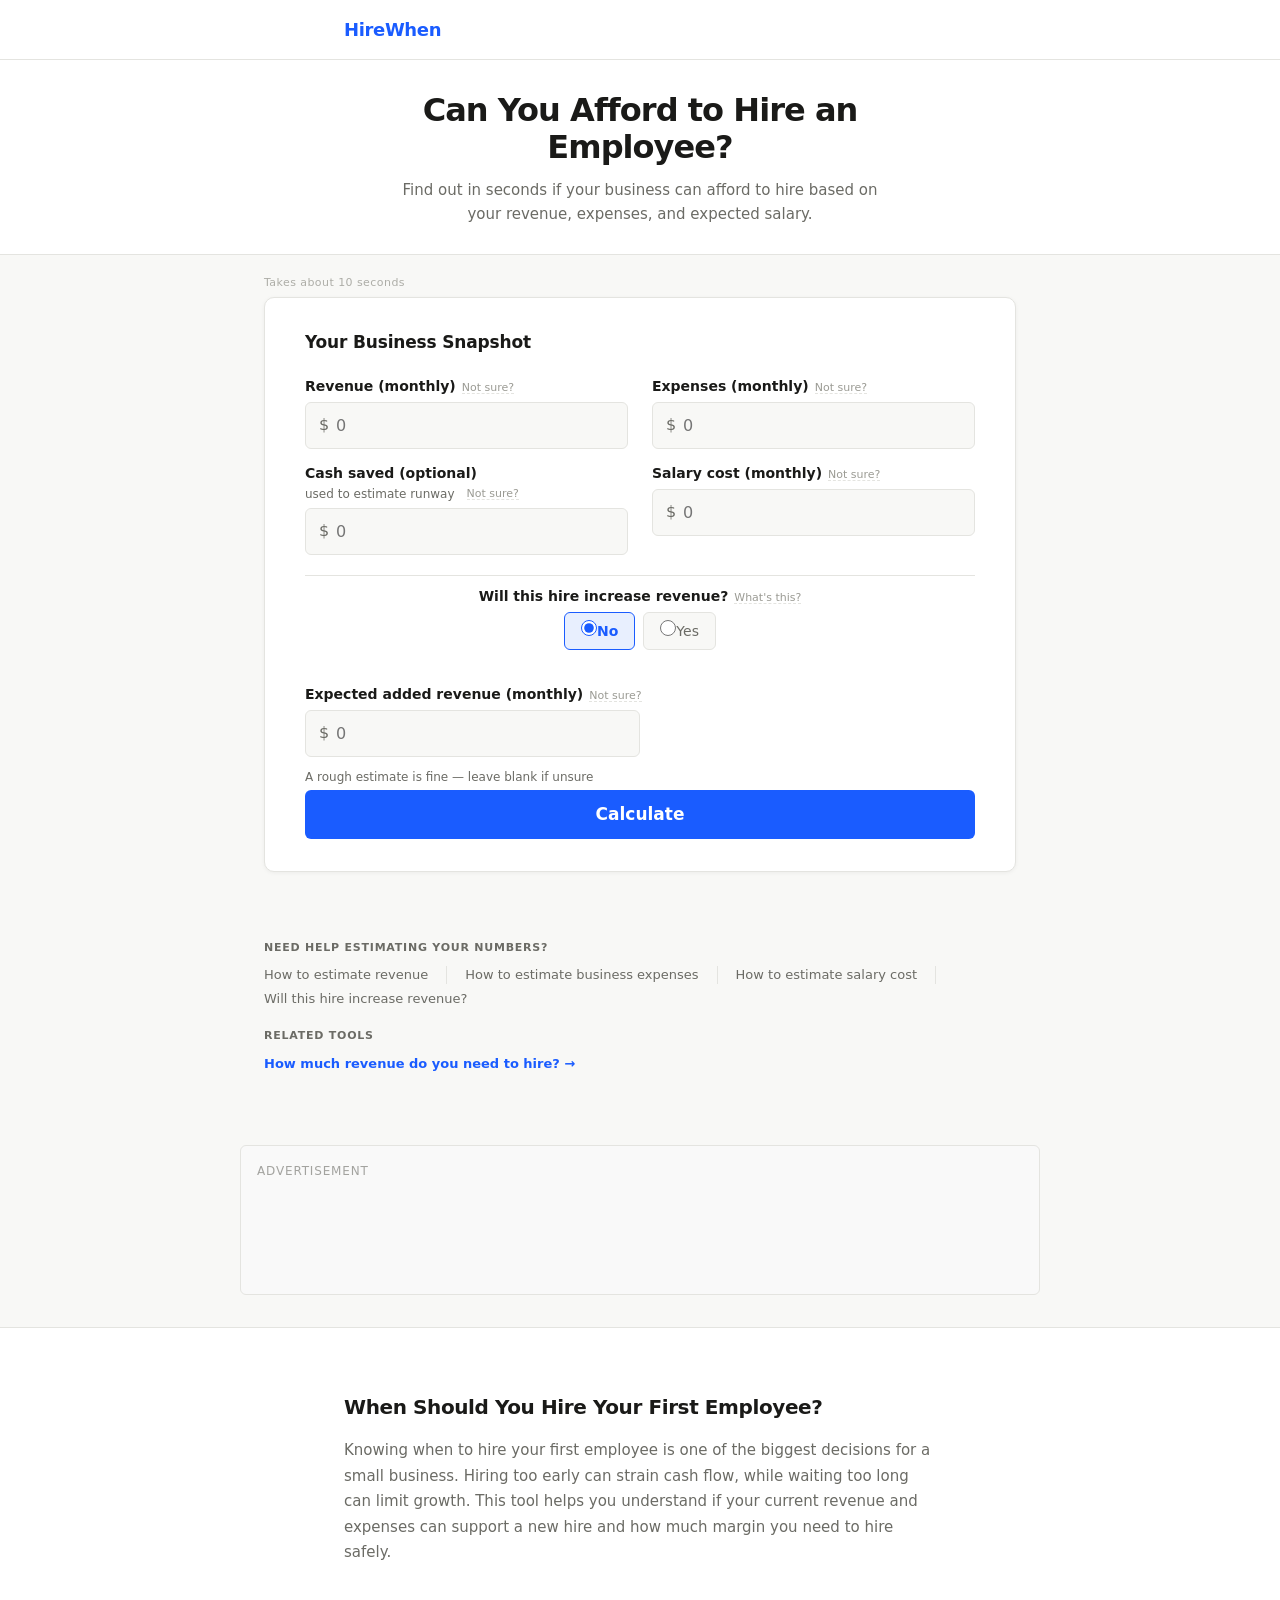
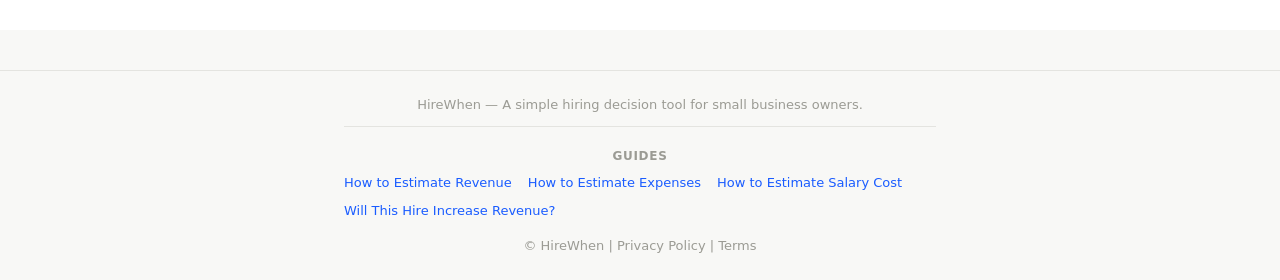
==== index.html @ 54e5b649 "Start repository" ====
<!doctype html>
<html lang="en">
  <head>
    <meta charset="UTF-8" />
    <meta name="viewport" content="width=device-width, initial-scale=1.0" />
    <meta name="description" content="Find out in seconds if your business can afford to hire an employee based on your revenue, expenses, and expected salary." />
    <title>HireWhen — Can You Afford to Hire an Employee?</title>
    <link rel="stylesheet" href="style.css" />
    <meta property="og:image" content="https://bolt.new/static/og_default.png">
    <meta name="twitter:card" content="summary_large_image">
    <meta name="twitter:image" content="https://bolt.new/static/og_default.png">
</head>
  <body>

    <header class="site-header">
      <div class="container--narrow">
        <span class="logo">HireWhen</span>
      </div>
    </header>

    <section class="hero" id="hero">
      <div class="container--narrow hero-inner">
        <h1>Can You Afford to Hire an Employee?</h1>
        <p class="hero-sub">Find out in seconds if your business can afford to hire based on your revenue, expenses, and expected salary.</p>
      </div>
    </section>

    <section class="calculator-section" id="calculator">
      <div class="container">
        <p class="trust-line">Takes about 10 seconds</p>
        <div class="card calculator-card">
          <h2 class="card-title">Your Business Snapshot</h2>

          <form id="hire-form" novalidate>

            <div class="form-grid">
              <div class="field-group">
                <label for="revenue">
                  Revenue (monthly)
                  <button type="button" class="hint-trigger" data-hint="hint-revenue">Not sure?</button>
                </label>
                <div class="hint-panel" id="hint-revenue" hidden>
                  <strong>How to estimate revenue</strong>
                  Estimate your monthly revenue using:<br>
                  customers per month × average sale<br>
                  <em>Example: 40 customers × $150 = $6,000/month</em>
                </div>
                <div class="input-prefix-wrap">
                  <span class="prefix">$</span>
                  <input type="number" id="revenue" name="revenue" min="0" step="1" placeholder="0" required />
                </div>
              </div>

              <div class="field-group">
                <label for="expenses">
                  Expenses (monthly)
                  <button type="button" class="hint-trigger" data-hint="hint-expenses">Not sure?</button>
                </label>
                <div class="hint-panel" id="hint-expenses" hidden>
                  <strong>How to estimate expenses</strong>
                  Include your main monthly business costs such as rent, software, marketing, contractors, payroll, subscriptions, and other fixed expenses.
                </div>
                <div class="input-prefix-wrap">
                  <span class="prefix">$</span>
                  <input type="number" id="expenses" name="expenses" min="0" step="1" placeholder="0" required />
                </div>
              </div>

              <div class="field-group">
                <label for="cash-saved">
                  Cash saved (optional)
                  <span class="label-sub-row"><span class="label-note">used to estimate runway</span><button type="button" class="hint-trigger" data-hint="hint-cash">Not sure?</button></span>
                </label>
                <div class="hint-panel" id="hint-cash" hidden>
                  <strong>What counts as cash saved?</strong>
                  Enter the amount of cash your business could realistically use as a buffer if revenue dropped or hiring took longer to pay off.
                </div>
                <div class="input-prefix-wrap">
                  <span class="prefix">$</span>
                  <input type="number" id="cash-saved" name="cash-saved" min="0" step="1" placeholder="0" />
                </div>
              </div>

              <div class="field-group">
                <label for="salary">
                  Salary cost (monthly)
                  <button type="button" class="hint-trigger" data-hint="hint-salary">Not sure?</button>
                </label>
                <div class="hint-panel" id="hint-salary" hidden>
                  <strong>How to estimate salary cost</strong>
                  Use the expected monthly salary, or estimate:<br>
                  hourly rate × hours per week × 4<br>
                  <em>Example: $20/hr × 20 hours/week = about $1,600/month</em>
                </div>
                <div class="input-prefix-wrap">
                  <span class="prefix">$</span>
                  <input type="number" id="salary" name="salary" min="0" step="1" placeholder="0" required />
                </div>
              </div>
            </div>

            <div class="field-group field-group-full field-group-inline">
              <label>
                Will this hire increase revenue?
                <button type="button" class="hint-trigger" data-hint="hint-adds">What's this?</button>
              </label>
              <div class="radio-group">
                <label class="radio-label">
                  <input type="radio" name="adds-revenue" value="no" checked />
                  <span>No</span>
                </label>
                <label class="radio-label">
                  <input type="radio" name="adds-revenue" value="yes" />
                  <span>Yes</span>
                </label>
              </div>
            </div>
            <div class="hint-panel hint-panel--standalone" id="hint-adds" hidden>
              <strong>What does this mean?</strong>
              Choose Yes if this hire is likely to directly or indirectly increase revenue.<br>
              Examples: sales support brings in new business &middot; operations support frees your time to sell &middot; marketing support increases leads
            </div>

            <div class="field-group field-group-full conditional-field" id="added-revenue-group" hidden>
              <label for="added-revenue">
                Expected added revenue (monthly)
                <button type="button" class="hint-trigger" data-hint="hint-added">Not sure?</button>
              </label>
              <div class="hint-panel" id="hint-added" hidden>
                <strong>How to estimate added revenue</strong>
                Use a rough monthly estimate of the additional revenue this hire could help create. If you're unsure, leave it at $0 and compare your result.
              </div>
              <div class="input-prefix-wrap input-prefix-wrap--half">
                <span class="prefix">$</span>
                <input type="number" id="added-revenue" name="added-revenue" min="0" step="1" placeholder="0" />
              </div>
              <span class="label-note hint-note">A rough estimate is fine — leave blank if unsure</span>
            </div>

            <div class="form-error" id="form-error" hidden>
              Please fill in all required fields before calculating.
            </div>

            <button type="submit" class="btn btn-primary btn-full">Calculate</button>

          </form>
        </div>
      </div>
    </section>

    <section class="support-links-section">
      <div class="container">
        <p class="support-links-label">Need help estimating your numbers?</p>
        <div class="support-links-row">
          <a href="how-to-estimate-revenue.html" class="support-link">How to estimate revenue</a>
          <a href="how-to-estimate-business-expenses.html" class="support-link">How to estimate business expenses</a>
          <a href="how-to-estimate-salary-cost.html" class="support-link">How to estimate salary cost</a>
          <a href="will-this-hire-increase-revenue.html" class="support-link">Will this hire increase revenue?</a>
        </div>
        <p class="support-links-label" style="margin-top:20px;">Related tools</p>
        <div class="support-links-row">
          <a href="revenue-needed-to-hire.html" class="support-link support-link--tool">How much revenue do you need to hire? →</a>
        </div>
      </div>
    </section>

    <div class="ad-block">
      <div class="ad-label">Advertisement</div>
      <div class="ad-container">
        <!-- AdSense code will go here later -->
      </div>
    </div>

    <section class="result-section" id="result-section" hidden>
      <div class="container--narrow">

        <div class="result-card" id="result-card">
          <div class="result-badge" id="result-badge"></div>
          <h2 class="result-headline" id="result-headline"></h2>
          <p class="result-cashflow">Based on your current cash flow</p>
          <p class="result-subtext" id="result-subtext"></p>

          <div class="insights" id="insights"></div>

          <div class="breakdown">
            <div class="breakdown-row">
              <span class="breakdown-label">Monthly revenue</span>
              <span class="breakdown-value" id="bd-revenue"></span>
            </div>
            <div class="breakdown-row">
              <span class="breakdown-label">Monthly expenses</span>
              <span class="breakdown-value negative" id="bd-expenses"></span>
            </div>
            <div class="breakdown-row">
              <span class="breakdown-label">Salary</span>
              <span class="breakdown-value negative" id="bd-salary"></span>
            </div>
            <div class="breakdown-row" id="bd-added-row" hidden>
              <span class="breakdown-label">Added revenue from hire</span>
              <span class="breakdown-value positive" id="bd-added"></span>
            </div>
            <div class="breakdown-divider"></div>
            <div class="breakdown-row breakdown-total">
              <span class="breakdown-label">Monthly remaining</span>
              <span class="breakdown-value" id="bd-remaining"></span>
            </div>
            <div class="breakdown-row" id="bd-runway-row" hidden>
              <span class="breakdown-label">Estimated runway</span>
              <span class="breakdown-value" id="bd-runway"></span>
            </div>
          </div>

          <button class="btn btn-secondary" id="reset-btn">Adjust your numbers</button>
        </div>

        <div class="share-actions" id="share-actions" hidden>
          <button class="btn btn-share" id="copy-link-btn">Copy Share Link</button>
          <button class="btn btn-share" id="copy-summary-btn">Copy Summary</button>
          <a class="btn btn-share" id="email-btn" href="#">Email Result</a>
          <span class="share-feedback" id="share-feedback" hidden></span>
        </div>

      </div>
    </section>

    <section class="seo-section">
      <div class="container--narrow">
        <div class="seo-block">
          <h2>When Should You Hire Your First Employee?</h2>
          <p>Knowing when to hire your first employee is one of the biggest decisions for a small business. Hiring too early can strain cash flow, while waiting too long can limit growth. This tool helps you understand if your current revenue and expenses can support a new hire and how much margin you need to hire safely.</p>
        </div>
      </div>
    </section>

    <footer class="site-footer">
      <div class="container--narrow">
        <p>HireWhen &mdash; A simple hiring decision tool for small business owners.</p>
        <nav class="support-nav" style="margin-top:12px;">
          <span class="support-nav-label">Guides</span>
          <a href="/how-to-estimate-revenue.html">How to Estimate Revenue</a>
          <a href="/how-to-estimate-business-expenses.html">How to Estimate Expenses</a>
          <a href="/how-to-estimate-salary-cost.html">How to Estimate Salary Cost</a>
          <a href="/will-this-hire-increase-revenue.html">Will This Hire Increase Revenue?</a>
        </nav>
        <p style="margin-top:16px;">&copy; HireWhen | <a href="/privacy.html">Privacy Policy</a> | <a href="/terms.html">Terms</a></p>
      </div>
    </footer>

    <script type="module" src="main.js"></script>
  </body>
</html>
---- style.css ----
/* =============================================
   RESET & BASE
   ============================================= */

*, *::before, *::after {
  box-sizing: border-box;
  margin: 0;
  padding: 0;
}

:root {
  --color-bg: #f8f8f6;
  --color-surface: #ffffff;
  --color-border: #e4e4e0;
  --color-text: #1a1a18;
  --color-text-muted: #6b6b65;
  --color-text-light: #9b9b94;

  --color-primary: #1a5cff;
  --color-primary-dark: #1248d6;
  --color-primary-light: #e8effe;

  --color-safe: #16a34a;
  --color-safe-bg: #f0fdf4;
  --color-safe-border: #bbf7d0;
  --color-safe-badge: #dcfce7;

  --color-close: #d97706;
  --color-close-bg: #fffbeb;
  --color-close-border: #fde68a;
  --color-close-badge: #fef3c7;

  --color-risky: #dc2626;
  --color-risky-bg: #fef2f2;
  --color-risky-border: #fecaca;
  --color-risky-badge: #fee2e2;

  --color-positive: #16a34a;
  --color-negative: #dc2626;

  --font: 'Inter', system-ui, -apple-system, BlinkMacSystemFont, 'Segoe UI', sans-serif;
  --radius: 10px;
  --radius-sm: 6px;
}

html {
  scroll-behavior: smooth;
}

body {
  font-family: var(--font);
  background: var(--color-bg);
  color: var(--color-text);
  font-size: 16px;
  line-height: 1.5;
  -webkit-font-smoothing: antialiased;
  -moz-osx-font-smoothing: grayscale;
  min-width: 320px;
}

/* =============================================
   LAYOUT
   ============================================= */

.container {
  max-width: 800px;
  margin: 0 auto;
  padding: 0 24px;
}

.container--narrow {
  max-width: 640px;
  margin: 0 auto;
  padding: 0 24px;
}

/* =============================================
   HEADER
   ============================================= */

.site-header {
  background: var(--color-surface);
  border-bottom: 1px solid var(--color-border);
  padding: 16px 0;
}

.logo {
  font-size: 18px;
  font-weight: 700;
  color: var(--color-primary);
  letter-spacing: -0.02em;
}

/* =============================================
   HERO
   ============================================= */

.hero {
  background: var(--color-surface);
  border-bottom: 1px solid var(--color-border);
  padding: 32px 0 28px;
  text-align: center;
}

.hero-inner {
  display: flex;
  flex-direction: column;
  align-items: center;
  gap: 12px;
}

.hero h1 {
  font-size: clamp(22px, 4vw, 32px);
  font-weight: 800;
  line-height: 1.15;
  letter-spacing: -0.03em;
  color: var(--color-text);
  max-width: 520px;
}

.hero-sub {
  font-size: 15px;
  color: var(--color-text-muted);
  line-height: 1.6;
  max-width: 480px;
}

/* =============================================
   BUTTONS
   ============================================= */

.btn {
  display: inline-block;
  padding: 14px 28px;
  border-radius: var(--radius-sm);
  font-size: 16px;
  font-weight: 600;
  font-family: var(--font);
  cursor: pointer;
  text-decoration: none;
  transition: background 0.15s ease, box-shadow 0.15s ease, transform 0.1s ease;
  border: none;
  outline: none;
  line-height: 1;
}

.btn:active {
  transform: translateY(1px);
}

.btn-primary {
  background: var(--color-primary);
  color: #ffffff;
}

.btn-primary:hover {
  background: var(--color-primary-dark);
  box-shadow: 0 2px 8px rgba(26, 92, 255, 0.28);
}

.btn-secondary {
  background: transparent;
  color: var(--color-text-muted);
  border: 1.5px solid var(--color-border);
  padding: 12px 24px;
}

.btn-secondary:hover {
  background: var(--color-bg);
  border-color: #c4c4be;
}

.btn-full {
  width: 100%;
  text-align: center;
  padding: 16px;
  font-size: 17px;
}

/* =============================================
   CARD
   ============================================= */

.card {
  background: var(--color-surface);
  border: 1px solid var(--color-border);
  border-radius: var(--radius);
  padding: 32px 40px;
  box-shadow: 0 1px 4px rgba(0,0,0,0.05);
}

/* =============================================
   CALCULATOR SECTION
   ============================================= */

.calculator-section {
  padding: 20px 0 48px;
}

.trust-line {
  font-size: 11px;
  font-weight: 500;
  color: var(--color-text-light);
  letter-spacing: 0.04em;
  margin-bottom: 6px;
  opacity: 0.8;
}

.card-title {
  font-size: 17px;
  font-weight: 700;
  color: var(--color-text);
  letter-spacing: -0.01em;
  margin-bottom: 20px;
}

.form-grid {
  display: grid;
  grid-template-columns: 1fr 1fr;
  gap: 0 24px;
}

.field-group-full {
  grid-column: 1 / -1;
}

.field-group-inline {
  grid-column: 1 / -1;
  flex-direction: row;
  align-items: center;
  justify-content: space-between;
  gap: 16px;
  margin-bottom: 0;
  padding: 10px 0;
  border-top: 1px solid var(--color-border);
  border-bottom: none;
  margin-top: 6px;
}

.field-group-inline > label {
  flex-shrink: 0;
  margin-bottom: 0;
  font-size: 14px;
  font-weight: 600;
  color: var(--color-text);
}

.field-group-inline .radio-group {
  flex-shrink: 0;
}

.field-group-inline .radio-label {
  padding: 7px 16px;
  border: 1.5px solid var(--color-border);
  background: var(--color-bg);
  font-size: 14px;
  font-weight: 500;
  color: var(--color-text-muted);
}

.field-group-inline .radio-label:has(input:checked) {
  border-color: var(--color-primary);
  background: var(--color-primary-light);
  color: var(--color-primary);
  font-weight: 600;
}

.input-prefix-wrap--half {
  max-width: 50%;
}

/* =============================================
   FORM FIELDS
   ============================================= */

.field-group {
  display: flex;
  flex-direction: column;
  gap: 5px;
  margin-bottom: 14px;
  position: relative;
}

.field-group label {
  font-size: 14px;
  font-weight: 600;
  color: var(--color-text);
  display: flex;
  flex-direction: row;
  align-items: baseline;
  gap: 0;
  flex-wrap: wrap;
}

.label-sub-row {
  width: 100%;
  display: flex;
  align-items: center;
  gap: 6px;
  margin-top: 1px;
}

.label-sub-row .label-note {
  margin-top: 0;
}

.label-note {
  font-size: 12px;
  font-weight: 400;
  color: var(--color-text-muted);
}

.input-prefix-wrap {
  position: relative;
  display: flex;
  align-items: center;
}

.prefix {
  position: absolute;
  left: 14px;
  font-size: 16px;
  font-weight: 500;
  color: var(--color-text-muted);
  pointer-events: none;
  line-height: 1;
}

input[type="number"] {
  width: 100%;
  padding: 13px 14px 13px 30px;
  border: 1.5px solid var(--color-border);
  border-radius: var(--radius-sm);
  font-size: 16px;
  font-family: var(--font);
  color: var(--color-text);
  background: var(--color-bg);
  transition: border-color 0.15s ease, box-shadow 0.15s ease;
  appearance: textfield;
  -moz-appearance: textfield;
}

input[type="number"]::-webkit-outer-spin-button,
input[type="number"]::-webkit-inner-spin-button {
  -webkit-appearance: none;
}

input[type="number"]:focus {
  outline: none;
  border-color: var(--color-primary);
  background: #ffffff;
  box-shadow: 0 0 0 3px rgba(26, 92, 255, 0.1);
}

select {
  width: 100%;
  padding: 13px 14px;
  border: 1.5px solid var(--color-border);
  border-radius: var(--radius-sm);
  font-size: 16px;
  font-family: var(--font);
  color: var(--color-text);
  background: var(--color-bg);
  cursor: pointer;
  appearance: auto;
  transition: border-color 0.15s ease, box-shadow 0.15s ease;
}

select:focus {
  outline: none;
  border-color: var(--color-primary);
  background: #ffffff;
  box-shadow: 0 0 0 3px rgba(26, 92, 255, 0.1);
}

input[type="number"].has-error {
  border-color: var(--color-risky);
  box-shadow: 0 0 0 3px rgba(220, 38, 38, 0.1);
}

/* Radio buttons */

.radio-group {
  display: flex;
  gap: 8px;
}

.radio-label {
  display: flex;
  align-items: center;
  gap: 8px;
  flex-direction: row;
  font-size: 15px;
  font-weight: 500;
  color: var(--color-text);
  cursor: pointer;
  padding: 10px 18px;
  border: 1.5px solid var(--color-border);
  border-radius: var(--radius-sm);
  background: var(--color-bg);
  transition: border-color 0.15s ease, background 0.15s ease;
  user-select: none;
}

.radio-label:has(input:checked) {
  border-color: var(--color-primary);
  background: var(--color-primary-light);
  color: var(--color-primary);
}

.radio-label input[type="radio"] {
  width: 16px;
  height: 16px;
  accent-color: var(--color-primary);
  flex-shrink: 0;
}

.conditional-field {
  background: transparent;
  border: none;
  border-radius: 0;
  padding: 10px 0 4px;
  margin-bottom: 0;
}

.form-error {
  font-size: 14px;
  color: var(--color-risky);
  font-weight: 500;
  padding: 10px 16px;
  background: var(--color-risky-bg);
  border: 1px solid var(--color-risky-border);
  border-radius: var(--radius-sm);
  margin-bottom: 16px;
}

/* =============================================
   RESULT SECTION
   ============================================= */

.result-section {
  padding: 0 0 64px 0;
}

.result-card {
  background: var(--color-surface);
  border: 1px solid var(--color-border);
  border-radius: var(--radius);
  padding: 40px;
  box-shadow: 0 1px 4px rgba(0,0,0,0.05);
  display: flex;
  flex-direction: column;
  gap: 24px;
}

.result-badge {
  display: inline-flex;
  align-items: center;
  gap: 4px;
  font-size: 12px;
  font-weight: 700;
  letter-spacing: 0.08em;
  text-transform: uppercase;
  padding: 5px 12px;
  border-radius: 100px;
  width: fit-content;
}

.result-badge.safe {
  background: var(--color-safe-badge);
  color: var(--color-safe);
}

.result-badge.close {
  background: var(--color-close-badge);
  color: var(--color-close);
}

.result-badge.risky {
  background: var(--color-risky-badge);
  color: var(--color-risky);
}

.result-card.safe {
  border-color: var(--color-safe-border);
  border-top: 3px solid var(--color-safe);
}

.result-card.close {
  border-color: var(--color-close-border);
  border-top: 3px solid var(--color-close);
}

.result-card.risky {
  border-color: var(--color-risky-border);
  border-top: 3px solid var(--color-risky);
}

.result-headline {
  font-size: clamp(20px, 4vw, 26px);
  font-weight: 800;
  letter-spacing: -0.025em;
  line-height: 1.2;
}

.result-headline.safe { color: var(--color-safe); }
.result-headline.close { color: var(--color-close); }
.result-headline.risky { color: var(--color-risky); }

.result-cashflow {
  font-size: 12px;
  font-weight: 600;
  color: var(--color-text-light);
  text-transform: uppercase;
  letter-spacing: 0.06em;
  margin-top: -16px;
}

.result-subtext {
  font-size: 15px;
  color: var(--color-text-muted);
  line-height: 1.6;
}

/* =============================================
   BREAKDOWN TABLE
   ============================================= */

.breakdown {
  background: var(--color-bg);
  border: 1px solid var(--color-border);
  border-radius: var(--radius-sm);
  padding: 16px;
  display: flex;
  flex-direction: column;
}

.breakdown-row {
  display: flex;
  justify-content: space-between;
  align-items: center;
  padding: 9px 0;
  font-size: 14px;
}

.breakdown-row + .breakdown-row {
  border-top: 1px solid var(--color-border);
}

.breakdown-label {
  color: var(--color-text-muted);
  font-weight: 400;
}

.breakdown-value {
  font-weight: 600;
  color: var(--color-text);
  font-variant-numeric: tabular-nums;
}

.breakdown-value.positive {
  color: var(--color-positive);
}

.breakdown-value.negative {
  color: var(--color-negative);
}

.breakdown-divider {
  height: 1px;
  background: var(--color-border);
  margin: 4px 0;
}

.breakdown-total .breakdown-label {
  font-weight: 600;
  color: var(--color-text);
}

.breakdown-total .breakdown-value {
  font-size: 16px;
}

/* =============================================
   INSIGHTS
   ============================================= */

.insights {
  display: flex;
  flex-direction: column;
  gap: 8px;
}

.insight-item {
  font-size: 14px;
  color: var(--color-text);
  background: var(--color-primary-light);
  border-left: 3px solid var(--color-primary);
  padding: 10px 16px;
  border-radius: 0 var(--radius-sm) var(--radius-sm) 0;
  line-height: 1.5;
}

/* =============================================
   HINT HELPERS
   ============================================= */

.hint-trigger {
  display: inline;
  background: none;
  border: none;
  padding: 0;
  margin-left: 6px;
  font-size: 11px;
  font-weight: 500;
  font-family: var(--font);
  color: var(--color-text-light);
  cursor: pointer;
  text-decoration: none;
  border-bottom: 1px dashed var(--color-border);
  vertical-align: middle;
  line-height: 1;
  transition: color 0.12s ease, border-color 0.12s ease;
}

.hint-trigger:hover,
.hint-trigger--active {
  color: var(--color-text-muted);
  border-bottom-color: var(--color-text-muted);
}

.hint-panel {
  font-size: 12px;
  color: var(--color-text-muted);
  background: var(--color-surface);
  border: 1px solid var(--color-border);
  border-radius: var(--radius-sm);
  padding: 8px 12px;
  line-height: 1.55;
  box-shadow: 0 2px 6px rgba(0,0,0,0.06);
}

.hint-panel strong {
  display: block;
  font-size: 10px;
  font-weight: 700;
  color: var(--color-text);
  text-transform: uppercase;
  letter-spacing: 0.06em;
  margin-bottom: 4px;
}

.hint-panel em {
  font-style: normal;
  color: var(--color-text-light);
}

.hint-panel--standalone {
  margin-top: 6px;
  margin-bottom: 10px;
  grid-column: 1 / -1;
  box-shadow: none;
}

.hint-note {
  display: block;
  margin-top: 6px;
}

@media (min-width: 601px) {
  .hint-panel:not(.hint-panel--standalone) {
    position: absolute;
    left: calc(100% + 10px);
    top: 2px;
    width: 200px;
    z-index: 10;
    margin: 0;
  }

  .hint-panel:not(.hint-panel--standalone)::before {
    content: '';
    position: absolute;
    left: -5px;
    top: 12px;
    width: 8px;
    height: 8px;
    background: var(--color-surface);
    border-left: 1px solid var(--color-border);
    border-bottom: 1px solid var(--color-border);
    transform: rotate(45deg);
  }
}

/* =============================================
   SHARE ACTIONS
   ============================================= */

.share-actions {
  display: flex;
  flex-wrap: wrap;
  gap: 10px;
  align-items: center;
  margin-top: 16px;
}

.btn-share {
  background: var(--color-surface);
  color: var(--color-text-muted);
  border: 1.5px solid var(--color-border);
  border-radius: var(--radius-sm);
  font-size: 14px;
  font-weight: 600;
  font-family: var(--font);
  padding: 10px 18px;
  cursor: pointer;
  text-decoration: none;
  display: inline-block;
  transition: border-color 0.15s ease, color 0.15s ease, background 0.15s ease;
  line-height: 1;
}

.btn-share:hover {
  border-color: var(--color-primary);
  color: var(--color-primary);
  background: var(--color-primary-light);
}

.share-feedback {
  font-size: 13px;
  font-weight: 500;
  color: var(--color-safe);
}

/* =============================================
   SUPPORT LINKS SECTION
   ============================================= */

.support-links-section {
  padding: 20px 0 40px;
}

.support-links-label {
  font-size: 11px;
  font-weight: 600;
  color: var(--color-text-muted);
  text-transform: uppercase;
  letter-spacing: 0.07em;
  margin-bottom: 10px;
}

.support-links-row {
  display: flex;
  flex-wrap: wrap;
  gap: 6px 0;
}

.support-link {
  font-size: 13px;
  color: var(--color-text-muted);
  text-decoration: none;
  padding-right: 18px;
  border-right: 1px solid var(--color-border);
  margin-right: 18px;
  line-height: 1.4;
  transition: color 0.12s ease;
}

.support-link:last-child {
  border-right: none;
  padding-right: 0;
  margin-right: 0;
}

.support-link:hover {
  color: var(--color-text);
  text-decoration: underline;
  text-underline-offset: 2px;
}

.support-link--tool {
  font-weight: 600;
  color: var(--color-primary);
}

.support-link--tool:hover {
  color: var(--color-primary);
  text-decoration: underline;
  text-underline-offset: 2px;
}

@media (max-width: 600px) {
  .support-links-row {
    flex-direction: column;
    gap: 10px;
  }

  .support-link {
    border-right: none;
    padding-right: 0;
    margin-right: 0;
    padding-left: 10px;
    border-left: 2px solid var(--color-border);
  }
}

/* =============================================
   SEO SECTION
   ============================================= */

.seo-section {
  background: var(--color-surface);
  border-top: 1px solid var(--color-border);
  padding: 64px 0;
}

.seo-block {
  display: flex;
  flex-direction: column;
  gap: 16px;
}

.seo-block h2 {
  font-size: 20px;
  font-weight: 700;
  color: var(--color-text);
  letter-spacing: -0.02em;
}

.seo-block p {
  font-size: 15px;
  color: var(--color-text-muted);
  line-height: 1.7;
}

/* =============================================
   FOOTER
   ============================================= */

.site-footer {
  background: var(--color-bg);
  border-top: 1px solid var(--color-border);
  padding: 24px 0;
  text-align: center;
  margin-top: 40px;
}

.site-footer p {
  font-size: 13px;
  color: var(--color-text-light);
}

.site-footer a {
  color: var(--color-text-light);
  text-decoration: none;
}

.site-footer a:hover {
  text-decoration: underline;
  color: var(--color-text-muted);
}

/* =============================================
   RESPONSIVE
   ============================================= */

@media (max-width: 600px) {
  .form-grid {
    grid-template-columns: 1fr;
  }

  .input-prefix-wrap--half {
    max-width: 100%;
  }
}

@media (max-width: 480px) {
  .card {
    padding: 20px;
  }

  .result-card {
    padding: 20px;
  }

  .hero {
    padding: 24px 0 20px;
  }

  .calculator-section {
    padding: 16px 0 40px;
  }

  .radio-group {
    flex-wrap: wrap;
  }

  .radio-label {
    flex: 1;
    justify-content: center;
    min-width: 80px;
  }
}

/* =============================================
   SUPPORT PAGES
   ============================================= */

.logo {
  text-decoration: none;
}

.support-hero {
  background: var(--color-surface);
  border-bottom: 1px solid var(--color-border);
  padding: 40px 0 32px;
}

.support-breadcrumb {
  font-size: 13px;
  color: var(--color-text-muted);
  margin-bottom: 16px;
}

.support-breadcrumb a {
  color: var(--color-primary);
  text-decoration: none;
}

.support-breadcrumb a:hover {
  text-decoration: underline;
}

.support-hero h1 {
  font-size: clamp(22px, 4vw, 30px);
  font-weight: 700;
  letter-spacing: -0.02em;
  line-height: 1.2;
  margin-bottom: 10px;
}

.support-body {
  padding: 40px 0 64px;
}

.support-container {
  display: flex;
  flex-direction: column;
  gap: 0;
}

.support-section {
  padding: 28px 0;
  border-bottom: 1px solid var(--color-border);
}

.support-section:last-of-type {
  border-bottom: none;
}

.support-section h2 {
  font-size: 17px;
  font-weight: 700;
  letter-spacing: -0.01em;
  color: var(--color-text);
  margin-bottom: 12px;
}

.support-section p {
  color: var(--color-text-muted);
  font-size: 15px;
  line-height: 1.65;
  margin-bottom: 12px;
}

.support-section p:last-child {
  margin-bottom: 0;
}

.formula-block {
  background: var(--color-primary-light);
  border: 1px solid #c5d8fe;
  border-radius: var(--radius-sm);
  padding: 14px 18px;
  font-size: 14px;
  font-weight: 600;
  color: var(--color-primary-dark);
  margin-bottom: 16px;
  line-height: 1.5;
}

.example-list {
  display: flex;
  flex-direction: column;
  gap: 0;
  border: 1px solid var(--color-border);
  border-radius: var(--radius-sm);
  overflow: hidden;
  margin-top: 4px;
}

.example-item {
  display: flex;
  justify-content: space-between;
  align-items: center;
  gap: 12px;
  padding: 11px 16px;
  font-size: 14px;
  border-bottom: 1px solid var(--color-border);
  background: var(--color-surface);
}

.example-item:last-child {
  border-bottom: none;
}

.example-item--total {
  background: var(--color-bg);
}

.example-label {
  color: var(--color-text-muted);
  flex: 1;
}

.example-calc {
  color: var(--color-text);
  text-align: right;
  white-space: nowrap;
}

.cost-list {
  display: flex;
  flex-direction: column;
  gap: 0;
  margin-bottom: 12px;
}

.cost-item {
  font-size: 14px;
  color: var(--color-text-muted);
  padding: 9px 0 9px 18px;
  border-bottom: 1px solid var(--color-border);
  position: relative;
  line-height: 1.5;
}

.cost-item::before {
  content: '';
  position: absolute;
  left: 4px;
  top: 17px;
  width: 5px;
  height: 5px;
  border-radius: 50%;
  background: var(--color-primary);
  opacity: 0.5;
}

.cost-item:last-child {
  border-bottom: none;
}

.support-top-cta {
  font-size: 14px;
  color: var(--color-text-muted);
  margin-top: 14px;
  margin-bottom: 0;
}

.support-inline-cta {
  color: var(--color-primary);
  font-weight: 600;
  text-decoration: none;
}

.support-inline-cta:hover {
  text-decoration: underline;
}

.support-text-link {
  color: var(--color-primary);
  text-decoration: none;
}

.support-text-link:hover {
  text-decoration: underline;
}

.ad-block {
  max-width: 800px;
  margin: 32px auto;
  padding: 16px;
  background: #f9f9f9;
  border: 1px solid var(--color-border);
  border-radius: var(--radius-sm);
  box-sizing: border-box;
  width: 100%;
}

.ad-label {
  font-size: 12px;
  color: var(--color-text-muted);
  opacity: 0.6;
  text-transform: uppercase;
  letter-spacing: 0.07em;
  margin-bottom: 8px;
}

.ad-container {
  min-height: 90px;
}

.ad-placeholder {
  display: flex;
  align-items: center;
  justify-content: center;
  background: var(--color-surface);
  border: 1px dashed var(--color-border);
  border-radius: var(--radius-sm);
  padding: 28px 16px;
  margin: 8px 0;
  min-height: 90px;
}

.ad-placeholder span {
  font-size: 11px;
  font-weight: 500;
  color: var(--color-text-muted);
  letter-spacing: 0.08em;
  text-transform: uppercase;
  opacity: 0.6;
}

.support-cta {
  padding: 36px 0 8px;
  text-align: center;
}

.support-cta p {
  font-size: 14px;
  color: var(--color-text-muted);
  margin-bottom: 12px;
}

.support-nav {
  display: flex;
  flex-wrap: wrap;
  align-items: center;
  gap: 8px 16px;
  padding: 20px 0 0;
  border-top: 1px solid var(--color-border);
  margin-top: 16px;
}

.support-nav-label {
  font-size: 12px;
  font-weight: 600;
  text-transform: uppercase;
  letter-spacing: 0.06em;
  color: var(--color-text-light);
  width: 100%;
}

.support-nav a {
  font-size: 13px;
  color: var(--color-primary);
  text-decoration: none;
}

.support-nav a:hover {
  text-decoration: underline;
}

.support-nav--tools a {
  font-size: 14px;
  font-weight: 600;
  color: var(--color-primary);
  text-decoration: none;
}

.support-nav--tools a:hover {
  text-decoration: underline;
}

@media (max-width: 600px) {
  .support-hero {
    padding: 28px 0 24px;
  }

  .support-body {
    padding: 24px 0 48px;
  }

  .example-item {
    flex-direction: column;
    align-items: flex-start;
    gap: 2px;
  }

  .example-calc {
    text-align: left;
  }
}
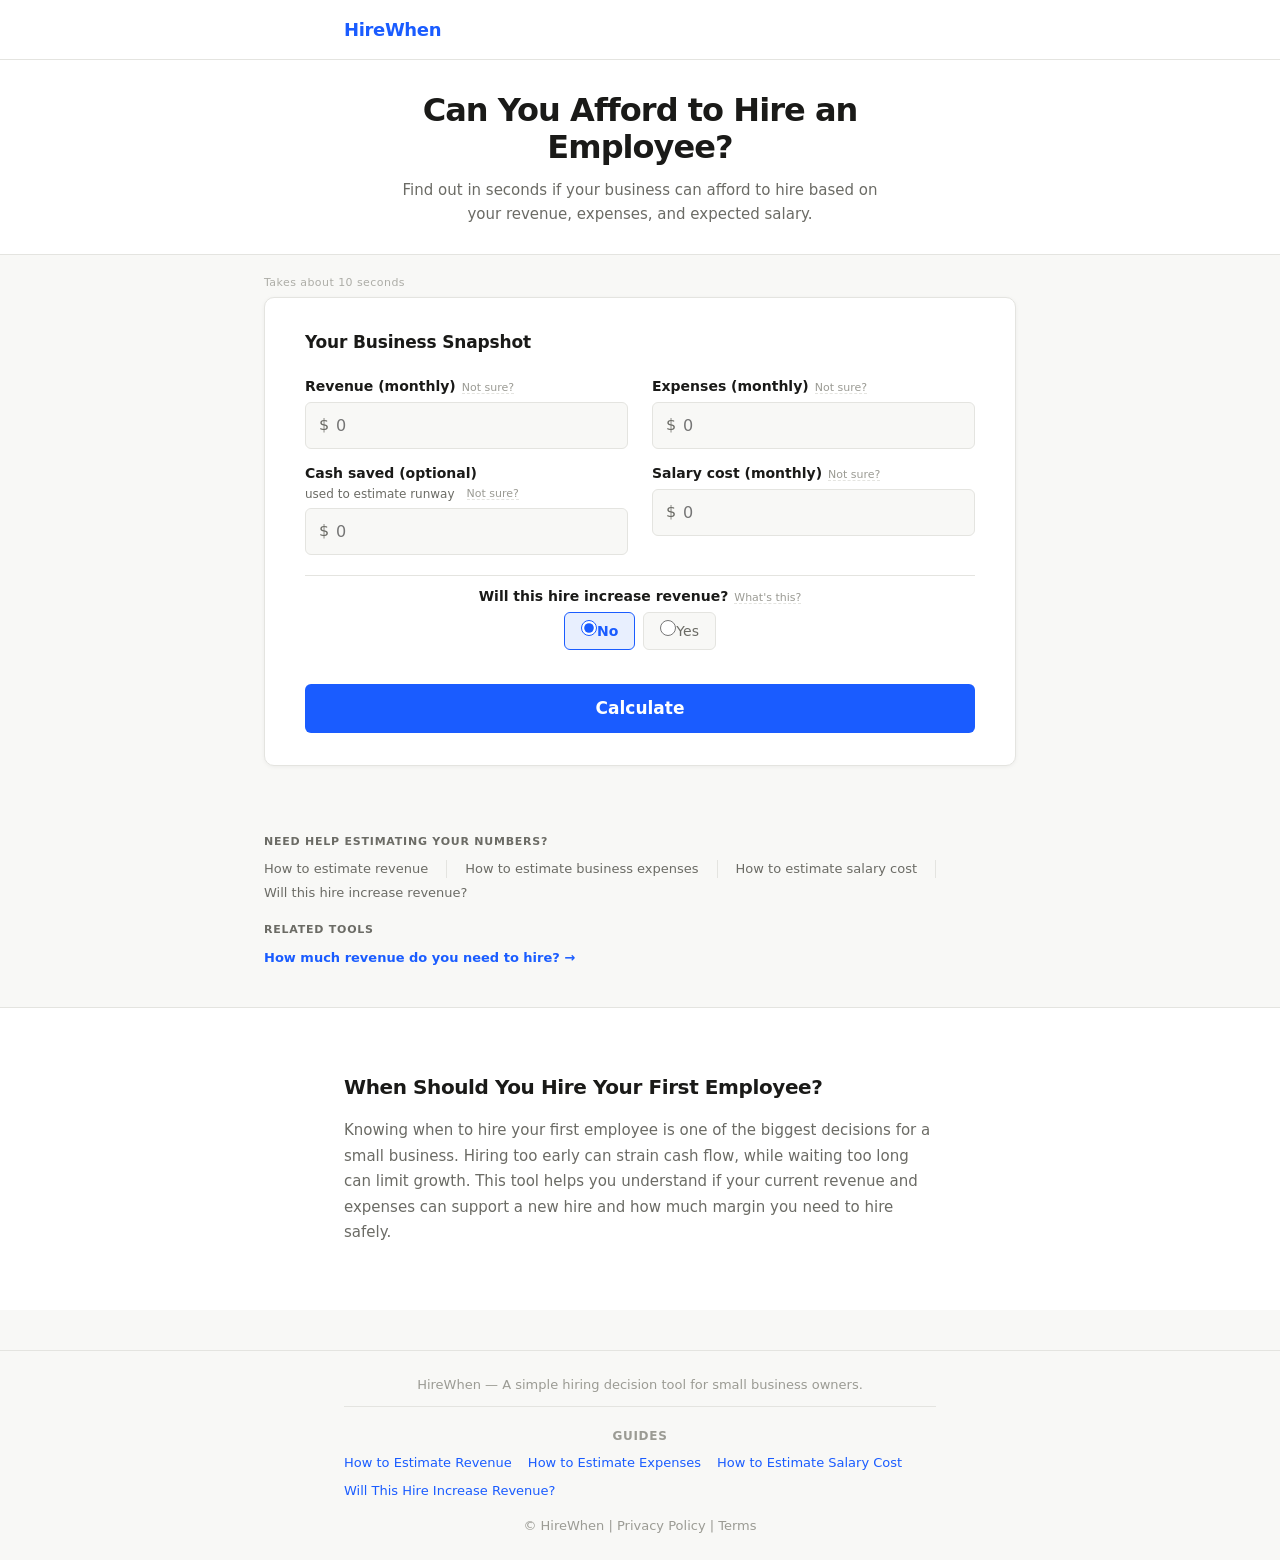
==== commit cacf0d64: "Final pre-launch AdSense cleanup" ====
--- a/index.html
+++ b/index.html
@@ -99,12 +99,13 @@
               </div>
             </div>
 
-            <div class="field-group field-group-full field-group-inline">
-              <label>
-                Will this hire increase revenue?
-                <button type="button" class="hint-trigger" data-hint="hint-adds">What's this?</button>
-              </label>
-              <div class="radio-group">
+            <div class="field-group-full revenue-toggle-group">
+              <div class="field-group field-group-full field-group-inline revenue-toggle-row">
+                <label>
+                  Will this hire increase revenue?
+                  <button type="button" class="hint-trigger" data-hint="hint-adds">What's this?</button>
+                </label>
+                <div class="radio-group">
                 <label class="radio-label">
                   <input type="radio" name="adds-revenue" value="no" checked />
                   <span>No</span>
@@ -114,14 +115,14 @@
                   <span>Yes</span>
                 </label>
               </div>
-            </div>
-            <div class="hint-panel hint-panel--standalone" id="hint-adds" hidden>
-              <strong>What does this mean?</strong>
-              Choose Yes if this hire is likely to directly or indirectly increase revenue.<br>
-              Examples: sales support brings in new business &middot; operations support frees your time to sell &middot; marketing support increases leads
-            </div>
-
-            <div class="field-group field-group-full conditional-field" id="added-revenue-group" hidden>
+                </div>
+              <div class="hint-panel hint-panel--standalone revenue-toggle-hint" id="hint-adds" hidden>
+                <strong>What does this mean?</strong>
+                Choose Yes if this hire is likely to directly or indirectly increase revenue.<br>
+                Examples: sales support brings in new business &middot; operations support frees your time to sell &middot; marketing support increases leads
+              </div>
+
+              <div class="field-group field-group-full conditional-field" id="added-revenue-group" hidden>
               <label for="added-revenue">
                 Expected added revenue (monthly)
                 <button type="button" class="hint-trigger" data-hint="hint-added">Not sure?</button>
@@ -135,6 +136,7 @@
                 <input type="number" id="added-revenue" name="added-revenue" min="0" step="1" placeholder="0" />
               </div>
               <span class="label-note hint-note">A rough estimate is fine — leave blank if unsure</span>
+            </div>
             </div>
 
             <div class="form-error" id="form-error" hidden>
@@ -164,7 +166,7 @@
       </div>
     </section>
 
-    <div class="ad-block">
+    <div class="ad-block" hidden>
       <div class="ad-label">Advertisement</div>
       <div class="ad-container">
         <!-- AdSense code will go here later -->
--- a/style.css
+++ b/style.css
@@ -6,6 +6,10 @@
   box-sizing: border-box;
   margin: 0;
   padding: 0;
+}
+
+[hidden] {
+  display: none !important;
 }
 
 :root {
@@ -237,6 +241,24 @@
   margin-top: 6px;
 }
 
+.revenue-toggle-group {
+  grid-column: 1 / -1;
+  display: flex;
+  flex-direction: column;
+  gap: 6px;
+  margin-top: 6px;
+  margin-bottom: 10px;
+}
+
+.revenue-toggle-row {
+  margin-top: 0;
+}
+
+.revenue-toggle-hint {
+  margin-top: 0;
+  margin-bottom: 2px;
+}
+
 .field-group-inline > label {
   flex-shrink: 0;
   margin-bottom: 0;
@@ -419,7 +441,7 @@
   background: transparent;
   border: none;
   border-radius: 0;
-  padding: 10px 0 4px;
+  padding: 2px 0 2px;
   margin-bottom: 0;
 }
 
@@ -1111,6 +1133,7 @@
 }
 
 .ad-placeholder {
+  display: none !important;
   display: flex;
   align-items: center;
   justify-content: center;
